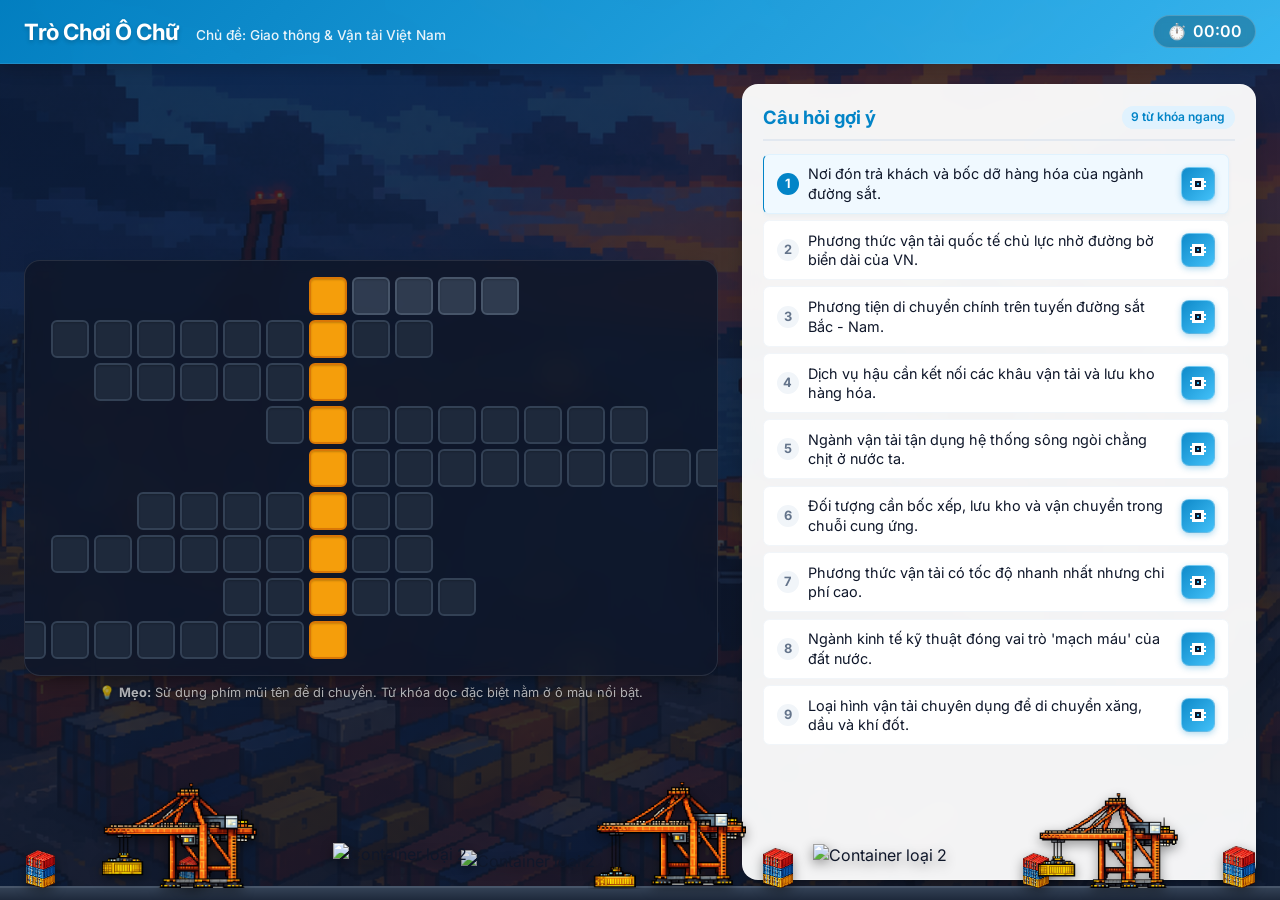
==== index.html @ 463ce3bf "first commit" ====
<!DOCTYPE html>
<html lang="vi">
<head>
    <meta charset="UTF-8">
    <meta name="viewport" content="width=device-width, initial-scale=1.0">
    <title>Trò chơi Ô chữ - Chủ đề Giao thông Vận tải</title>
    <meta name="description" content="Trò chơi giải ô chữ trực tuyến tương tác với từ khóa ẩn chủ đề Giao thông Vận tải tại Việt Nam. Thiết kế cao cấp, tối ưu UX cho gõ tiếng Việt.">
    <!-- Nạp phông chữ Inter từ Google Fonts để mang lại trải nghiệm typography hiện đại, cao cấp -->
    <link rel="preconnect" href="https://fonts.googleapis.com">
    <link rel="preconnect" href="https://fonts.gstatic.com" crossorigin>
    <link href="https://fonts.googleapis.com/css2?family=Inter:wght@400;500;600;700&display=swap" rel="stylesheet">
    <!-- Liên kết tệp định dạng CSS -->
    <link rel="stylesheet" href="style.css">
</head>
<body>
    <!-- Phần tiêu đề trang web sử dụng màu sắc nhấn Sky-blue -->
    <header class="app-header">
        <div class="header-content">
            <h1>Trò Chơi Ô Chữ</h1>
            <p class="subtitle">Chủ đề: Giao thông & Vận tải Việt Nam</p>
        </div>
        <!-- Bộ đếm thời gian thực của trò chơi -->
        <div class="timer-container">
            <span class="timer-icon">⏱️</span>
            <span id="timer-display">00:00</span>
        </div>
    </header>

    <!-- Khu vực nội dung chính của trò chơi -->
    <main class="app-main">
        <!-- Vùng chứa bảng lưới ô chữ (Sẽ được tạo động bằng JavaScript) -->
        <section class="grid-section">
            <div class="grid-wrapper">
                <div id="crossword-grid" class="crossword-grid" role="grid" aria-label="Bảng ô chữ">
                    <!-- Các hàng và ô chữ sẽ được thêm tự động tại đây -->
                </div>
            </div>
            <div class="grid-instructions">
                <p>💡 <strong>Mẹo:</strong> Sử dụng phím mũi tên để di chuyển. Từ khóa dọc đặc biệt nằm ở ô màu nổi bật.</p>
            </div>
        </section>

        <!-- Vùng chứa danh sách các câu hỏi gợi ý (Clues) -->
        <section class="clues-section">
            <div class="clues-header">
                <h2>Câu hỏi gợi ý</h2>
                <span class="clues-count">9 từ khóa ngang</span>
            </div>
            <ol id="clues-list" class="clues-list">
                <!-- Danh sách câu hỏi sẽ được render tự động qua JavaScript -->
            </ol>
        </section>
    </main>

    <!-- Footer chứa nút chức năng gỡ lỗi (Debug Mode) -->
    <footer class="app-footer">
        <button id="btn-debug-solve" class="btn-debug" title="Điền toàn bộ đáp án chính xác để kiểm tra trò chơi">
            ⚡ Solve All (Debug)
        </button>
    </footer>

    <!-- Khu vực hoạt họa đáy trang web: Bãi cảng biển logistics sử dụng hình ảnh thực tế chất lượng cao -->
    <!-- Gồm: Cần cẩu tĩnh/động, 5 container loại 1, 3 container loại 2 và các xe container di chuyển đúng chiều tiến về phía trước -->
    <div class="seaport-assets-container" aria-hidden="true">
        <!-- Đường nền/cầu cảng logistics -->
        <div class="seaport-ground"></div>
        
        <!-- 5 container loại 1 (Container.png) đứng yên rải rác -->
        <div class="port-asset static-container stack-1">
            <img src="Image/Container.png" alt="Container tĩnh" loading="lazy">
        </div>
        <div class="port-asset static-container stack-2">
            <img src="Image/Container.png" alt="Container tĩnh" loading="lazy">
        </div>
        <div class="port-asset static-container stack-3">
            <img src="Image/Container.png" alt="Container tĩnh" loading="lazy">
        </div>
        <div class="port-asset static-container stack-4">
            <img src="Image/Container.png" alt="Container tĩnh" loading="lazy">
        </div>
        <div class="port-asset static-container stack-5">
            <img src="Image/Container.png" alt="Container tĩnh" loading="lazy">
        </div>

        <!-- 3 container loại 2 (Container_2.png) bổ sung để bãi cảng thêm phong phú -->
        <div class="port-asset static-container stack-type2-1">
            <img src="Image/Container_2.png" alt="Container loại 2" loading="lazy">
        </div>
        <div class="port-asset static-container stack-type2-2">
            <img src="Image/Container_2.png" alt="Container loại 2" loading="lazy">
        </div>
        <div class="port-asset static-container stack-type2-3">
            <img src="Image/Container_2.png" alt="Container loại 2" loading="lazy">
        </div>

        <!-- 2 Cần cẩu tĩnh (file PNG) bố trí ở vị trí cố định bên trái và bên phải -->
        <div class="port-asset static-crane crane-pos-left">
            <img src="Image/Cần_cẩu.png" alt="Cần cẩu tĩnh" loading="lazy">
        </div>
        <div class="port-asset static-crane crane-pos-right">
            <img src="Image/Cần_cẩu.png" alt="Cần cẩu tĩnh" loading="lazy">
        </div>

        <!-- 1 Cần cẩu hoạt động (file GIF) đặt ở khu vực trung tâm giữa bãi cảng -->
        <div class="port-asset active-crane-gif">
            <img src="Image/Cần_cẩu.gif" alt="Cần cẩu hoạt động" loading="lazy">
        </div>

        <!-- Xe container số 1 di chuyển từ trái sang phải (áp dụng lật scaleX(-1) để quay đầu xe sang phải tiến về phía trước) -->
        <div class="port-asset moving-truck truck-lane-1">
            <img src="Image/Xe_Container.png" alt="Xe container di chuyển" class="truck-facing-right" loading="lazy">
        </div>

        <!-- Xe container số 2 di chuyển từ phải sang trái (giữ nguyên scaleX(1) do ảnh gốc hướng trái để xe tiến về phía trước) -->
        <div class="port-asset moving-truck truck-lane-2">
            <img src="Image/Xe_Container.png" alt="Xe container di chuyển" class="truck-facing-left" loading="lazy">
        </div>
    </div>

    <!-- Màn hình Modal chúc mừng hiển thị khi người dùng hoàn thành toàn bộ ô chữ -->
    <div id="victory-modal" class="modal-overlay hidden" role="dialog" aria-modal="true" aria-labelledby="modal-title">
        <div class="modal-content">
            <div class="modal-header">
                <div class="trophy-icon">🏆</div>
                <h2 id="modal-title">Chúc Mừng!</h2>
            </div>
            <div class="modal-body">
                <p>Bạn đã xuất sắc giải mã toàn bộ ô chữ và tìm ra từ khóa ẩn:</p>
                <div class="keyword-reveal">GIAO THÔNG</div>
                <div class="stats-box">
                    <span class="stats-label">Thời gian hoàn thành:</span>
                    <span id="final-time" class="stats-value">00:00</span>
                </div>
            </div>
            <div class="modal-footer">
                <button id="btn-retry" class="btn-primary">🔄 Chơi lại ngay</button>
            </div>
        </div>
    </div>

    <!-- Nạp tệp mã logic JavaScript -->
    <script src="script.js"></script>
</body>
</html>
---- style.css ----
/* ==========================================================================
   HỆ THỐNG BIẾN THIẾT KẾ (DESIGN TOKENS)
   ========================================================================== */
:root {
    /* Tông màu nhấn Sky-blue (Header & Focus) */
    --color-sky-primary: #0284c7;
    --color-sky-light: #38bdf8;
    --color-sky-gradient: linear-gradient(135deg, rgba(2, 132, 199, 0.95) 0%, rgba(56, 189, 248, 0.95) 100%);
    --color-sky-bg: #e0f2fe;

    /* Tông nền tối sang trọng cho Lưới (Dark Theme Grid) */
    --color-grid-bg: rgba(15, 23, 42, 0.85); /* Nền bán trong suốt để ngắm cảnh biển */
    --color-cell-empty: #1e293b;
    --color-cell-border: #334155;
    --color-cell-text: #f8fafc;

    /* Màu sắc đặc biệt cho Cột từ khóa (Keyword Column) */
    --color-keyword-bg: #f59e0b;
    --color-keyword-text: #ffffff;
    --color-keyword-border: #d97706;

    /* Các màu sắc trạng thái */
    --color-success-bg: #16a34a;
    --color-success-border: #22c55e;
    --color-row-highlight: rgba(56, 189, 248, 0.2);
    --color-clue-active: #f0f9ff;
    --color-clue-hover: #f1f5f9;

    /* Văn bản chung */
    --color-text-main: #0f172a;
    --color-text-muted: #64748b;

    /* Đổ bóng & Chuyển động */
    --shadow-premium: 0 10px 25px -5px rgba(0, 0, 0, 0.3), 0 8px 10px -6px rgba(0, 0, 0, 0.2);
    --shadow-modal: 0 20px 25px -5px rgba(0, 0, 0, 0.5), 0 10px 10px -5px rgba(0, 0, 0, 0.3);
    --transition-smooth: all 0.2s cubic-bezier(0.4, 0, 0.2, 1);
}

/* ==========================================================================
   RESET & KHÓA CUỘN TRANG (NON-SCROLLABLE 100VH LAYOUT)
   ========================================================================== */
* {
    box-sizing: border-box;
    margin: 0;
    padding: 0;
}

html, body {
    width: 100vw;
    height: 100vh;
    overflow: hidden; /* Cấm tuyệt đối cuộn toàn trang theo yêu cầu */
}

body {
    font-family: 'Inter', system-ui, -apple-system, sans-serif;
    /* Tích hợp hình ảnh cảng biển logistics cao cấp kèm lớp phủ mờ tối sang trọng */
    background: linear-gradient(rgba(15, 23, 42, 0.75), rgba(15, 23, 42, 0.88)), 
                url('Image/seaport_bg.png') no-repeat center center / cover;
    color: var(--color-text-main);
    line-height: 1.4;
    display: flex;
    flex-direction: column;
}

/* Tùy chỉnh thanh cuộn nội bộ đẹp mắt */
::-webkit-scrollbar {
    width: 6px;
    height: 6px;
}
::-webkit-scrollbar-track {
    background: rgba(0, 0, 0, 0.05);
    border-radius: 4px;
}
::-webkit-scrollbar-thumb {
    background: rgba(2, 132, 199, 0.3);
    border-radius: 4px;
}
::-webkit-scrollbar-thumb:hover {
    background: rgba(2, 132, 199, 0.6);
}

/* ==========================================================================
   HEADER TRÒ CHƠI (GỌN GÀNG, TIẾT KIỆM KHÔNG GIAN DỌC)
   ========================================================================== */
.app-header {
    background: var(--color-sky-gradient);
    backdrop-filter: blur(8px);
    color: #ffffff;
    padding: 0.6rem 1.5rem;
    display: flex;
    flex-direction: row;
    align-items: center;
    justify-content: space-between;
    height: 64px; /* Giới hạn chiều cao cố định */
    box-shadow: 0 4px 16px rgba(0, 0, 0, 0.2);
    flex-shrink: 0;
    border-bottom: 1px solid rgba(255, 255, 255, 0.1);
}

.header-content {
    display: flex;
    align-items: baseline;
    gap: 1rem;
}

.app-header h1 {
    font-size: 1.4rem;
    font-weight: 700;
    letter-spacing: -0.02em;
    text-shadow: 0 2px 4px rgba(0, 0, 0, 0.2);
}

.app-header .subtitle {
    font-size: 0.85rem;
    opacity: 0.9;
    font-weight: 500;
    display: none; /* Ẩn bớt trên mobile siêu nhỏ */
}

@media (min-width: 768px) {
    .app-header .subtitle {
        display: inline;
    }
}

/* Khu vực đồng hồ đếm thời gian */
.timer-container {
    background-color: rgba(0, 0, 0, 0.25);
    backdrop-filter: blur(4px);
    padding: 0.25rem 0.8rem;
    border-radius: 9999px;
    display: flex;
    align-items: center;
    gap: 0.4rem;
    font-weight: 600;
    font-size: 1rem;
    border: 1px solid rgba(255, 255, 255, 0.2);
}

.timer-icon {
    animation: pulse-slow 2s infinite;
}

/* ==========================================================================
   KHU VỰC CHÍNH (MAIN LAYOUT - CHIA CỘT NGANG TẬN DỤNG CHIỀU RỘNG)
   ========================================================================== */
.app-main {
    width: 100%;
    max-width: 1500px;
    margin: 0 auto;
    padding: 1rem;
    height: calc(100vh - 64px); /* Chiều cao chiếm trọn phần còn lại của màn hình */
    display: grid;
    grid-template-columns: 1fr;
    grid-template-rows: auto 1fr;
    gap: 1rem;
    overflow: hidden; /* Cấm tràn nội dung */
}

/* Đẩy mạnh chiều ngang trên các màn hình tiêu chuẩn để kéo các thành phần lên */
@media (min-width: 1024px) {
    .app-main {
        grid-template-columns: 1.35fr 1fr;
        grid-template-rows: 1fr;
        padding: 1.25rem 1.5rem;
        gap: 1.5rem;
    }
}

@media (min-width: 1400px) {
    .app-main {
        grid-template-columns: 1.45fr 1fr;
    }
}

/* ==========================================================================
   BẢNG LƯỚI Ô CHỮ (CỘT BÊN TRÁI)
   ========================================================================== */
.grid-section {
    display: flex;
    flex-direction: column;
    align-items: center;
    justify-content: center;
    height: 100%;
    overflow: hidden;
    width: 100%;
}

.grid-wrapper {
    background-color: var(--color-grid-bg);
    backdrop-filter: blur(12px);
    padding: 1rem;
    border-radius: 1rem;
    box-shadow: var(--shadow-premium);
    border: 1px solid rgba(255, 255, 255, 0.1);
    max-width: 100%;
    max-height: calc(100% - 30px); /* Dành không gian cho dòng hướng dẫn bên dưới */
    display: flex;
    align-items: center;
    justify-content: center;
    overflow: auto; /* Cho phép cuộn nhẹ nội bộ nếu màn hình quá chật */
}

/* Lưới chính xác 17 cột x 9 hàng */
.crossword-grid {
    display: grid;
    /* Thiết lập kích thước ô linh hoạt để bảo đảm không bao giờ vỡ khung */
    grid-template-columns: repeat(17, min(34px, calc((100vw - 4rem) / 17)));
    grid-template-rows: repeat(9, min(34px, calc((100vh - 15rem) / 9)));
    gap: 3px;
    justify-content: center;
}

@media (min-width: 1024px) {
    .crossword-grid {
        grid-template-columns: repeat(17, min(36px, calc((55vw - 4rem) / 17)));
        grid-template-rows: repeat(9, min(36px, calc((100vh - 12rem) / 9)));
        gap: 4px;
    }
}

@media (min-width: 1280px) {
    .crossword-grid {
        grid-template-columns: repeat(17, 38px);
        grid-template-rows: repeat(9, 38px);
        gap: 5px;
    }
}

/* Thiết kế cho từng ô nhập liệu */
.crossword-cell {
    width: 100%;
    height: 100%;
    background-color: var(--color-cell-empty);
    border: 1px solid var(--color-cell-border);
    border-radius: 4px;
    font-family: inherit;
    font-size: 0.95rem;
    font-weight: 700;
    text-align: center;
    text-transform: uppercase;
    color: var(--color-cell-text);
    transition: var(--transition-smooth);
    outline: none;
    cursor: pointer;
    caret-color: var(--color-sky-light);
    box-shadow: inset 0 1px 2px rgba(0,0,0,0.2);
}

@media (min-width: 1024px) {
    .crossword-cell {
        font-size: 1.1rem;
        border-radius: 6px;
        border-width: 2px;
    }
}

/* Các ô rỗng không sử dụng */
.crossword-cell.disabled {
    visibility: hidden;
    pointer-events: none;
}

/* Hiệu ứng khi ô đang được focus gõ chữ */
.crossword-cell:focus {
    border-color: var(--color-sky-light);
    background-color: #2563eb;
    transform: scale(1.1);
    box-shadow: 0 0 12px rgba(56, 189, 248, 0.8);
    z-index: 10;
}

/* Cột từ khóa dọc đặc biệt (Cột số 8) */
.crossword-cell.keyword-column {
    background-color: var(--color-keyword-bg);
    border-color: var(--color-keyword-border);
    color: var(--color-keyword-text);
    text-shadow: 0 1px 2px rgba(0, 0, 0, 0.3);
}

.crossword-cell.keyword-column:focus {
    background-color: #f59e0b;
    border-color: #ffffff;
    box-shadow: 0 0 12px rgba(245, 158, 11, 0.9);
}

/* Hàng đang được đánh dấu (Highlight) */
.crossword-cell.row-highlight:not(:focus):not(.keyword-column):not(.success) {
    background-color: rgba(51, 65, 85, 0.9);
    border-color: #475569;
}

/* Hiệu ứng trả lời đúng */
.crossword-cell.success {
    background-color: var(--color-success-bg);
    border-color: var(--color-success-border);
    color: #ffffff;
    animation: success-pop 0.3s cubic-bezier(0.16, 1, 0.3, 1);
}

/* Gợi ý / Mẹo nhỏ dưới bảng lưới */
.grid-instructions {
    margin-top: 0.5rem;
    font-size: 0.8rem;
    color: rgba(255, 255, 255, 0.7);
    text-align: center;
    text-shadow: 0 1px 2px rgba(0,0,0,0.5);
    height: 20px;
}

/* ==========================================================================
   DANH SÁCH CÂU HỎI GỢI Ý (CỘT BÊN PHẢI - CUỘN ĐỘC LẬP)
   ========================================================================== */
.clues-section {
    background-color: rgba(255, 255, 255, 0.95);
    backdrop-filter: blur(8px);
    padding: 1.25rem;
    border-radius: 1rem;
    box-shadow: var(--shadow-premium);
    border: 1px solid rgba(255, 255, 255, 0.2);
    display: flex;
    flex-direction: column;
    height: 100%;
    overflow: hidden; /* Cấm container ngoài cuộn */
}

.clues-header {
    display: flex;
    align-items: center;
    justify-content: space-between;
    margin-bottom: 0.8rem;
    padding-bottom: 0.5rem;
    border-bottom: 2px solid #e2e8f0;
    flex-shrink: 0;
}

.clues-header h2 {
    font-size: 1.15rem;
    font-weight: 700;
    color: var(--color-sky-primary);
}

.clues-count {
    font-size: 0.75rem;
    font-weight: 600;
    background-color: var(--color-sky-bg);
    color: var(--color-sky-primary);
    padding: 0.2rem 0.6rem;
    border-radius: 9999px;
}

/* Vùng danh sách tự động cuộn nội bộ mượt mà */
.clues-list {
    list-style: none;
    display: flex;
    flex-direction: column;
    gap: 0.4rem;
    overflow-y: auto; /* Thanh cuộn độc lập ngăn tràn trang */
    flex: 1;
    padding-right: 0.4rem;
}

.clue-item {
    padding: 0.6rem 0.8rem;
    border-radius: 0.4rem;
    border-left: 4px solid transparent;
    cursor: pointer;
    transition: var(--transition-smooth);
    display: flex;
    gap: 0.6rem;
    align-items: center;
    font-size: 0.9rem;
    background-color: #ffffff;
    border: 1px solid #f1f5f9;
}

.clue-number {
    font-weight: 700;
    color: var(--color-text-muted);
    background-color: #f1f5f9;
    width: 22px;
    height: 22px;
    border-radius: 50%;
    display: flex;
    align-items: center;
    justify-content: center;
    flex-shrink: 0;
    font-size: 0.8rem;
    transition: var(--transition-smooth);
}

.clue-text {
    flex: 1;
    color: var(--color-text-main);
    line-height: 1.35;
}

.clue-item:hover {
    background-color: var(--color-clue-hover);
    border-color: #e2e8f0;
}

.clue-item.active {
    background-color: var(--color-clue-active);
    border-left-color: var(--color-sky-primary);
    border-top-color: var(--color-sky-bg);
    border-right-color: var(--color-sky-bg);
    border-bottom-color: var(--color-sky-bg);
    box-shadow: 0 2px 4px rgba(2, 132, 199, 0.05);
}

.clue-item.active .clue-number {
    background-color: var(--color-sky-primary);
    color: #ffffff;
}

.clue-item.solved {
    background-color: #fcfcfc;
    opacity: 0.85;
}

.clue-item.solved .clue-number {
    background-color: var(--color-success-bg);
    color: #ffffff;
}

.clue-item.solved .clue-text {
    color: var(--color-success-bg);
    font-weight: 500;
}

/* ==========================================================================
   NÚT DEBUG MODE (ĐỊNH VỊ TUYỆT ĐỐI TIẾT KIỆM KHÔNG GIAN)
   ========================================================================== */
.app-footer {
    display: none; /* Loại bỏ footer dòng mặc định để tránh đẩy layout */
}

/* Chuyển nút Debug lên góc trên cùng bên phải của Clues section hoặc góc dưới màn hình */
.btn-debug {
    position: absolute;
    bottom: 12px;
    right: 16px;
    background-color: rgba(15, 23, 42, 0.75);
    backdrop-filter: blur(4px);
    border: 1px solid rgba(255, 255, 255, 0.2);
    color: rgba(255, 255, 255, 0.8);
    padding: 0.35rem 0.7rem;
    border-radius: 0.4rem;
    font-size: 0.75rem;
    font-weight: 600;
    cursor: pointer;
    transition: var(--transition-smooth);
    z-index: 50;
    box-shadow: 0 2px 8px rgba(0,0,0,0.3);
}

.btn-debug:hover {
    background-color: var(--color-sky-primary);
    color: #ffffff;
    border-color: var(--color-sky-light);
    transform: scale(1.05);
}

/* ==========================================================================
   MÀN HÌNH CHÚC MỪNG CHIẾN THẮNG
   ========================================================================== */
.modal-overlay {
    position: fixed;
    top: 0;
    left: 0;
    width: 100vw;
    height: 100vh;
    background-color: rgba(15, 23, 42, 0.85);
    backdrop-filter: blur(16px);
    display: flex;
    align-items: center;
    justify-content: center;
    z-index: 100;
    padding: 1rem;
    opacity: 1;
    transition: opacity 0.3s ease;
}

.modal-overlay.hidden {
    opacity: 0;
    pointer-events: none;
}

.modal-content {
    background-color: rgba(255, 255, 255, 0.95);
    border-radius: 1.25rem;
    max-width: 420px;
    width: 100%;
    padding: 1.75rem;
    box-shadow: var(--shadow-modal);
    text-align: center;
    transform: scale(1);
    transition: transform 0.3s cubic-bezier(0.16, 1, 0.3, 1);
    border: 1px solid rgba(255, 255, 255, 0.3);
}

.modal-overlay.hidden .modal-content {
    transform: scale(0.9);
}

.trophy-icon {
    font-size: 3rem;
    margin-bottom: 0.4rem;
    animation: bounce-trophy 1.5s infinite alternate;
}

.modal-header h2 {
    font-size: 1.6rem;
    font-weight: 800;
    color: #f59e0b;
    margin-bottom: 0.5rem;
}

.modal-body p {
    color: var(--color-text-muted);
    font-size: 0.9rem;
    margin-bottom: 0.8rem;
}

.keyword-reveal {
    font-size: 1.6rem;
    font-weight: 800;
    letter-spacing: 0.2em;
    color: #ffffff;
    background: linear-gradient(135deg, #f59e0b 0%, #d97706 100%);
    padding: 0.6rem 1rem;
    border-radius: 0.6rem;
    margin-bottom: 1.25rem;
    box-shadow: 0 4px 12px rgba(245, 158, 11, 0.3);
}

.stats-box {
    background-color: #f1f5f9;
    padding: 0.6rem;
    border-radius: 0.5rem;
    margin-bottom: 1.25rem;
    display: flex;
    justify-content: center;
    align-items: center;
    gap: 0.5rem;
}

.stats-label {
    font-size: 0.85rem;
    color: var(--color-text-muted);
}

.stats-value {
    font-size: 1.05rem;
    font-weight: 700;
    color: var(--color-sky-primary);
}

.btn-primary {
    background: var(--color-sky-gradient);
    color: #ffffff;
    border: none;
    padding: 0.75rem 1.5rem;
    font-size: 0.95rem;
    font-weight: 700;
    border-radius: 0.6rem;
    cursor: pointer;
    transition: var(--transition-smooth);
    width: 100%;
    box-shadow: 0 4px 12px rgba(2, 132, 199, 0.25);
}

.btn-primary:hover {
    transform: translateY(-2px);
    box-shadow: 0 6px 16px rgba(2, 132, 199, 0.35);
}

/* ==========================================================================
   ANIMATIONS
   ========================================================================== */
@keyframes success-pop {
    0% { transform: scale(1); }
    50% { transform: scale(1.15); }
    100% { transform: scale(1); }
}

@keyframes pulse-slow {
    0%, 100% { opacity: 1; transform: scale(1); }
    50% { opacity: 0.6; transform: scale(0.95); }
}

@keyframes bounce-trophy {
    0% { transform: translateY(0); }
    100% { transform: translateY(-6px); }
}

/* ==========================================================================
   CƠ CHẾ LẬT MỞ ĐÁP ÁN ẨN & PIXEL ART EYE BUTTON
   ========================================================================== */
/* Trạng thái che khuất ký tự ban đầu */
.crossword-cell.masked {
    color: transparent !important;
    text-shadow: none !important;
    cursor: pointer;
}

/* Nút bấm ô vuông chứa biểu tượng mắt Pixel Art */
.btn-reveal-square {
    width: 34px;
    height: 34px;
    border-radius: 8px;
    background: var(--color-sky-gradient);
    border: 1px solid rgba(255, 255, 255, 0.3);
    cursor: pointer;
    display: flex;
    align-items: center;
    justify-content: center;
    flex-shrink: 0;
    box-shadow: 0 2px 6px rgba(2, 132, 199, 0.3);
    transition: var(--transition-smooth);
    padding: 0;
    outline: none;
}

.btn-reveal-square:hover {
    transform: scale(1.1);
    box-shadow: 0 4px 12px rgba(2, 132, 199, 0.5);
    background: linear-gradient(135deg, #0284c7 0%, #0284c7 100%);
}

.clue-item.solved .btn-reveal-square {
    background: var(--color-success-bg);
    box-shadow: 0 2px 6px rgba(22, 163, 74, 0.3);
    cursor: default;
}

.clue-item.solved .btn-reveal-square:hover {
    transform: none;
}

/* Biểu tượng SVG Pixel Art Eye bảo đảm sắc nét tuyệt đối */
.pixel-eye-svg {
    width: 20px;
    height: 16px;
    display: block;
    shape-rendering: crispEdges; /* Quan trọng: Hiển thị đúng chất pixel art góc cạnh */
}

/* Hiệu ứng lật mở từng ô chữ (Flip animation) */
@keyframes flip-reveal {
    0% {
        transform: perspective(400px) rotateY(90deg) scale(1.1);
    }
    50% {
        transform: perspective(400px) rotateY(-15deg) scale(1.05);
    }
    100% {
        transform: perspective(400px) rotateY(0deg) scale(1);
    }
}

.crossword-cell.flip {
    animation: flip-reveal 0.4s cubic-bezier(0.16, 1, 0.3, 1) forwards;
}

/* ==========================================================================
   HOẠT HỌA ĐÁY TRANG WEB (SEAPORT LOGISTICS ASSET ANIMATIONS)
   ========================================================================== */
/* Mục đích: Mô phỏng không gian trạm cảng biển logistics cao cấp bằng các hình ảnh thực tế
   (Cần cẩu tĩnh/động, bãi container, xe container di chuyển ngược xuôi liên tục) */

.seaport-assets-container {
    position: absolute;
    bottom: 0;
    left: 0;
    width: 100vw;
    height: 120px; /* Tăng độ cao vừa đủ để chứa trọn vẹn các cần cẩu lớn mà không bị che khuất */
    z-index: 2; /* Đứng trên hình nền nhưng dưới các nút bấm và modal để bảo đảm thao tác */
    pointer-events: none; /* Tránh cản trở thao tác chuột của người dùng */
    overflow: hidden;
}

/* Nền bãi cảng logistics vững chãi */
.seaport-ground {
    position: absolute;
    bottom: 0;
    left: 0;
    width: 100%;
    height: 14px;
    background: linear-gradient(to bottom, #334155, #1e293b);
    border-top: 2px solid #475569;
}

/* Style chung cho mọi vật thể ảnh trong bãi cảng */
.port-asset {
    position: absolute;
    will-change: transform;
    pointer-events: none;
}

.port-asset img {
    display: block;
    width: auto;
    height: 100%;
    object-fit: contain;
    filter: drop-shadow(0 4px 6px rgba(0, 0, 0, 0.4));
}

/* 1. Các cụm Container tĩnh rải rác mô phỏng bãi cảng sầm uất */
.static-container {
    height: 35px;
    bottom: 12px;
}
/* Nhóm 5 Container loại 1 (Container.png) */
.static-container.stack-1 { left: 2%; height: 38px; z-index: 1; }
.static-container.stack-2 { left: 14%; height: 32px; z-index: 1; opacity: 0.95; }
.static-container.stack-3 { right: 38%; height: 40px; z-index: 3; }
.static-container.stack-4 { right: 18%; height: 35px; z-index: 1; }
.static-container.stack-5 { right: 2%; height: 42px; z-index: 3; }

/* Nhóm 3 Container loại 2 (Container_2.png) bổ sung */
.static-container.stack-type2-1 { left: 26%; height: 45px; z-index: 2; }
.static-container.stack-type2-2 { left: 36%; height: 38px; z-index: 1; opacity: 0.9; }
.static-container.stack-type2-3 { right: 26%; height: 44px; z-index: 2; }

/* 2. Hai Cần cẩu tĩnh (file PNG) cố định ở 2 bên */
.static-crane {
    bottom: 12px;
    z-index: 1;
}
.static-crane.crane-pos-left {
    left: 8%;
    height: 105px;
}
.static-crane.crane-pos-right {
    right: 8%;
    height: 95px; /* Kích thước hơi khác để tạo chiều sâu tự nhiên */
}

/* 3. Một Cần cẩu hoạt động (file GIF) ở trung tâm bãi cảng */
.active-crane-gif {
    left: 46%;
    bottom: 12px;
    height: 110px;
    z-index: 2;
}

/* 4. Hai Làn xe container di chuyển ngược xuôi */
.moving-truck {
    height: 48px; /* Tỉ lệ xe container cân đối và ấn tượng */
}

/* Xe số 1: Làn gần, chạy từ trái sang phải */
.moving-truck.truck-lane-1 {
    bottom: 6px;
    z-index: 4;
    left: -200px;
    animation: truck-drive-right 20s linear infinite;
}

/* Xe số 2: Làn xa hơn, chạy từ phải sang trái */
.moving-truck.truck-lane-2 {
    bottom: 16px;
    height: 42px; /* Làn xa nên kích thước xe hơi nhỏ lại tạo phối cảnh xa gần tuyệt đẹp */
    z-index: 2;
    right: -200px;
    animation: truck-drive-left 22s linear infinite;
    animation-delay: 3s; /* Xuất phát trễ để các luồng xe so le tự nhiên */
}

/* Ghi chú: Do ảnh gốc Xe_Container.png có hướng cabin quay sang trái:
   - Để xe chạy từ trái sang phải tiến về phía trước, ta lật ảnh 180 độ: scaleX(-1).
   - Để xe chạy từ phải sang trái tiến về phía trước, ta giữ nguyên: scaleX(1). */
.truck-facing-right {
    transform: scaleX(-1);
}

.truck-facing-left {
    transform: scaleX(1);
}

/* Keyframes di chuyển cho xe container */
@keyframes truck-drive-right {
    0% { transform: translateX(-200px); }
    100% { transform: translateX(calc(100vw + 200px)); }
}

@keyframes truck-drive-left {
    0% { transform: translateX(200px); }
    100% { transform: translateX(calc(-100vw - 200px)); }
}
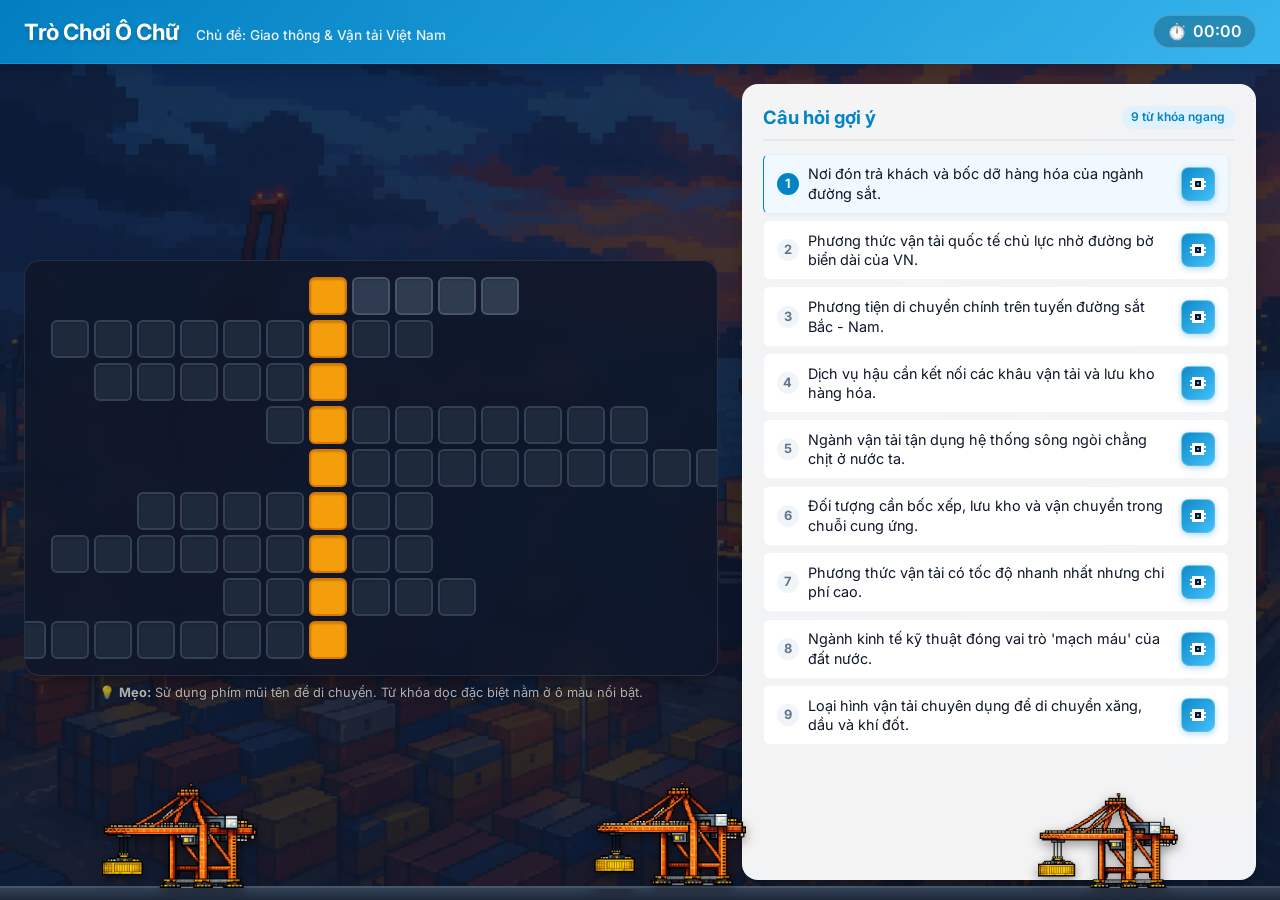
==== commit be7c189e: "Remove Container" ====
--- a/index.html
+++ b/index.html
@@ -60,38 +60,12 @@
     </footer>
 
     <!-- Khu vực hoạt họa đáy trang web: Bãi cảng biển logistics sử dụng hình ảnh thực tế chất lượng cao -->
-    <!-- Gồm: Cần cẩu tĩnh/động, 5 container loại 1, 3 container loại 2 và các xe container di chuyển đúng chiều tiến về phía trước -->
+    <!-- Gồm: Cần cẩu tĩnh/động và các xe container di chuyển đúng chiều tiến về phía trước (Các container tĩnh đã được gỡ bỏ theo yêu cầu) -->
     <div class="seaport-assets-container" aria-hidden="true">
         <!-- Đường nền/cầu cảng logistics -->
         <div class="seaport-ground"></div>
         
-        <!-- 5 container loại 1 (Container.png) đứng yên rải rác -->
-        <div class="port-asset static-container stack-1">
-            <img src="Image/Container.png" alt="Container tĩnh" loading="lazy">
-        </div>
-        <div class="port-asset static-container stack-2">
-            <img src="Image/Container.png" alt="Container tĩnh" loading="lazy">
-        </div>
-        <div class="port-asset static-container stack-3">
-            <img src="Image/Container.png" alt="Container tĩnh" loading="lazy">
-        </div>
-        <div class="port-asset static-container stack-4">
-            <img src="Image/Container.png" alt="Container tĩnh" loading="lazy">
-        </div>
-        <div class="port-asset static-container stack-5">
-            <img src="Image/Container.png" alt="Container tĩnh" loading="lazy">
-        </div>
-
-        <!-- 3 container loại 2 (Container_2.png) bổ sung để bãi cảng thêm phong phú -->
-        <div class="port-asset static-container stack-type2-1">
-            <img src="Image/Container_2.png" alt="Container loại 2" loading="lazy">
-        </div>
-        <div class="port-asset static-container stack-type2-2">
-            <img src="Image/Container_2.png" alt="Container loại 2" loading="lazy">
-        </div>
-        <div class="port-asset static-container stack-type2-3">
-            <img src="Image/Container_2.png" alt="Container loại 2" loading="lazy">
-        </div>
+        <!-- Ghi chú: Các hình ảnh container tĩnh loại 1 và loại 2 đã được gỡ bỏ theo yêu cầu của người dùng -->
 
         <!-- 2 Cần cẩu tĩnh (file PNG) bố trí ở vị trí cố định bên trái và bên phải -->
         <div class="port-asset static-crane crane-pos-left">
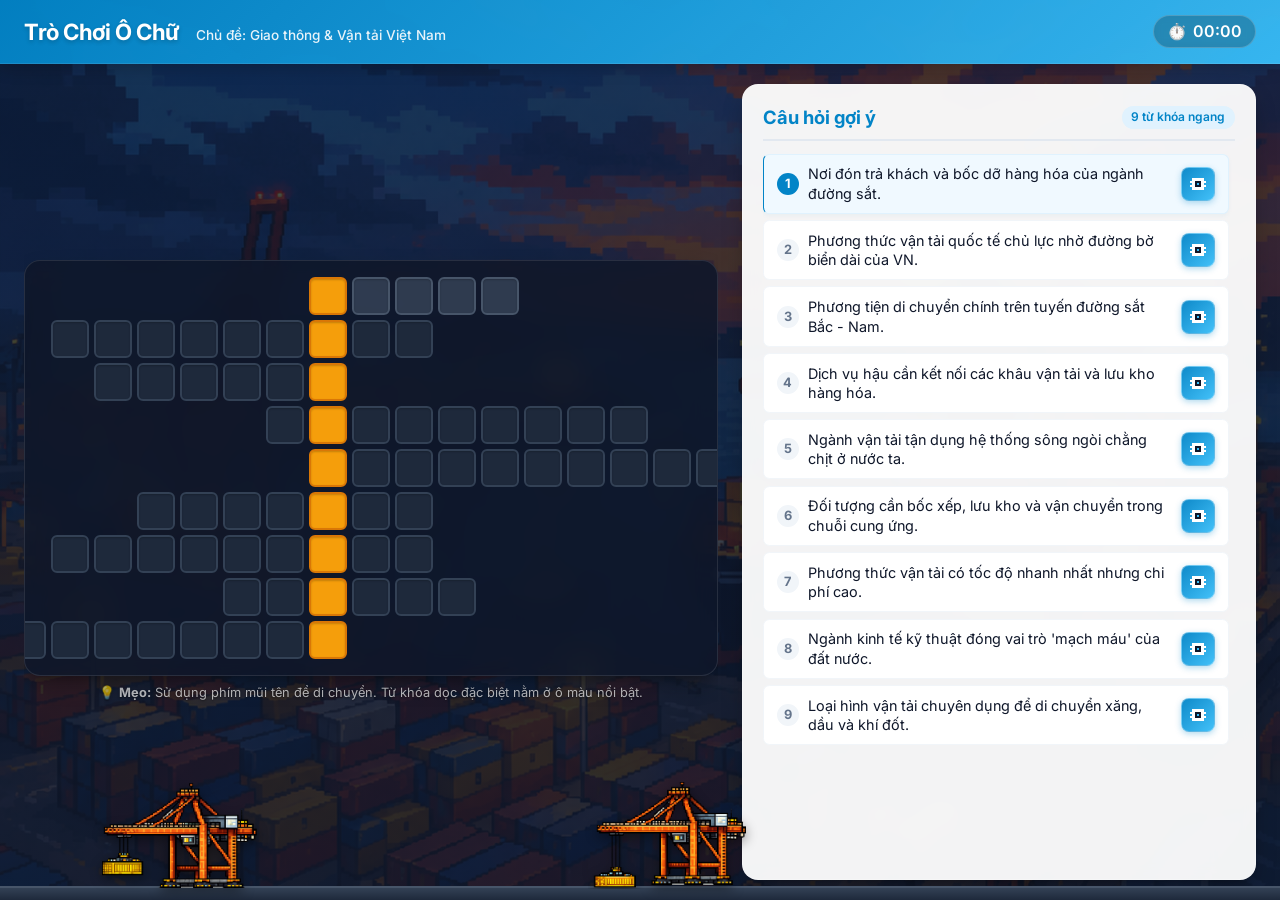
==== commit 2a33fe6e: "Remove 1 crane" ====
--- a/index.html
+++ b/index.html
@@ -71,9 +71,6 @@
         <div class="port-asset static-crane crane-pos-left">
             <img src="Image/Cần_cẩu.png" alt="Cần cẩu tĩnh" loading="lazy">
         </div>
-        <div class="port-asset static-crane crane-pos-right">
-            <img src="Image/Cần_cẩu.png" alt="Cần cẩu tĩnh" loading="lazy">
-        </div>
 
         <!-- 1 Cần cẩu hoạt động (file GIF) đặt ở khu vực trung tâm giữa bãi cảng -->
         <div class="port-asset active-crane-gif">
